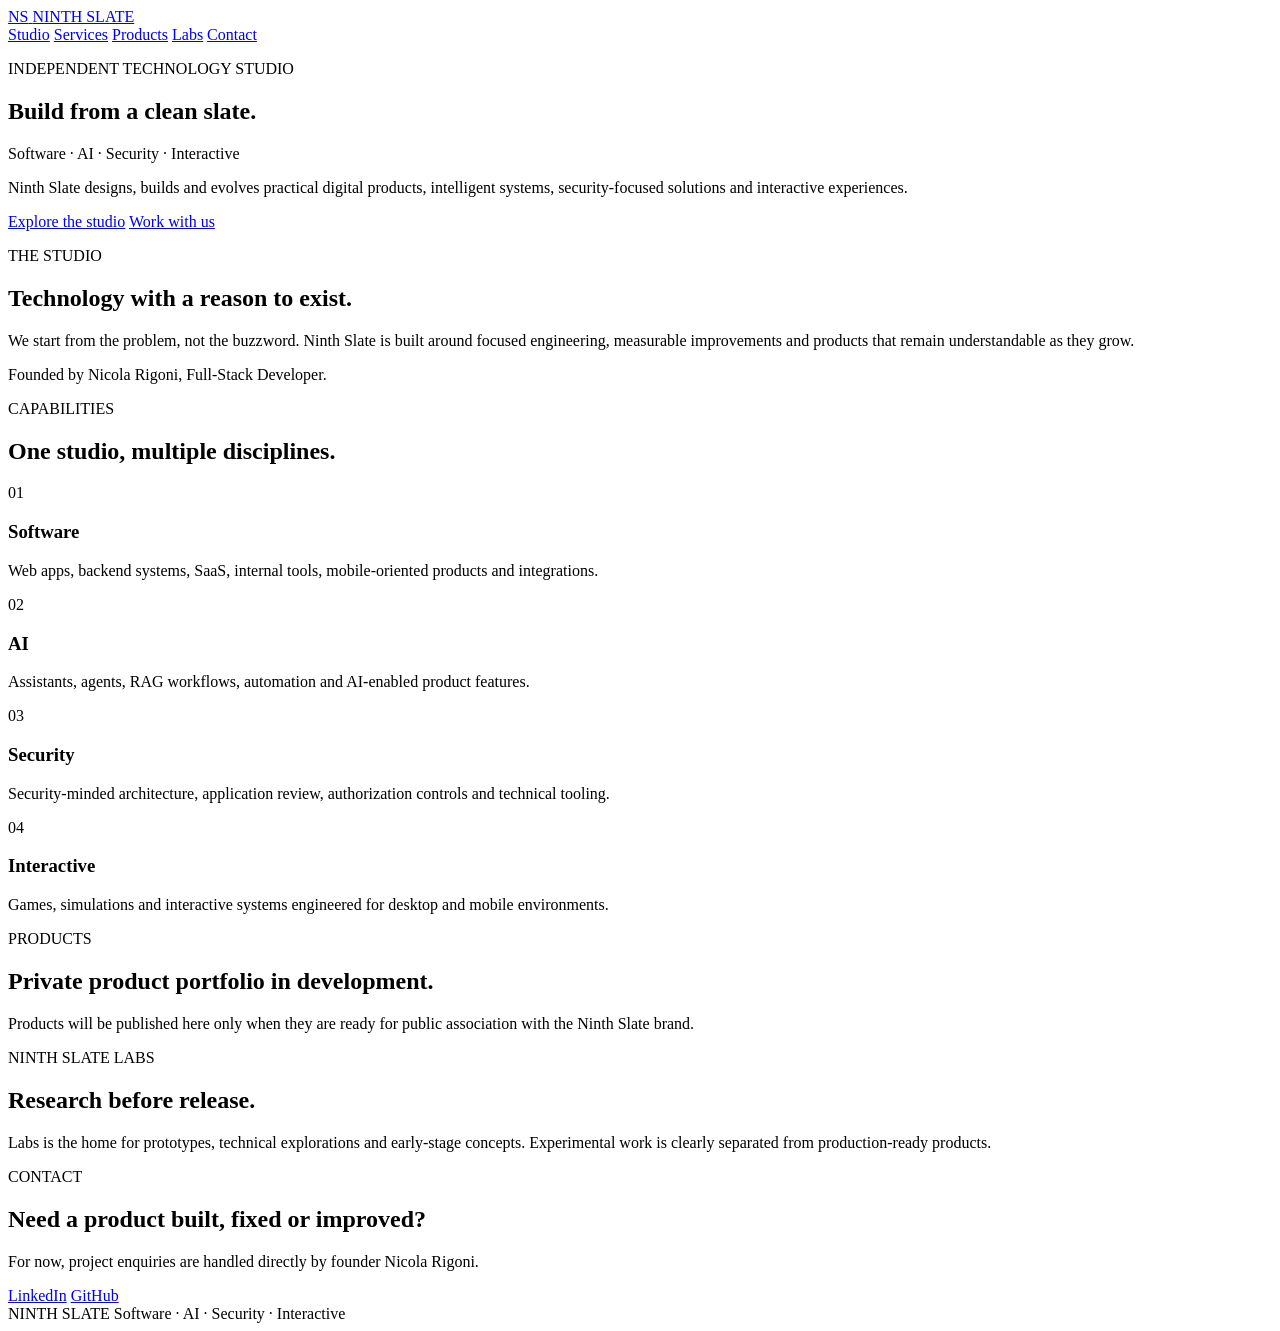
==== ninth-slate/site/index.html @ 3bfe21f8 "Add Ninth Slate landing page foundation" ====
<!doctype html>
<html lang="en">
<head>
  <meta charset="utf-8">
  <meta name="viewport" content="width=device-width,initial-scale=1">
  <title>Ninth Slate — Independent Technology Studio</title>
  <meta name="description" content="Ninth Slate is an independent technology studio focused on software, AI, security and interactive digital products.">
  <link rel="stylesheet" href="styles.css">
</head>
<body>
  <header class="nav">
    <a class="brand" href="#top" aria-label="Ninth Slate home">
      <span class="mark">NS</span>
      <span>NINTH SLATE</span>
    </a>
    <nav>
      <a href="#studio">Studio</a>
      <a href="#services">Services</a>
      <a href="#products">Products</a>
      <a href="#labs">Labs</a>
      <a href="#contact">Contact</a>
    </nav>
  </header>

  <main id="top">
    <section class="hero">
      <p class="eyebrow">INDEPENDENT TECHNOLOGY STUDIO</p>
      <h1>Build from a clean slate.</h1>
      <p class="lead">Software · AI · Security · Interactive</p>
      <p class="intro">Ninth Slate designs, builds and evolves practical digital products, intelligent systems, security-focused solutions and interactive experiences.</p>
      <div class="actions">
        <a class="button primary" href="#services">Explore the studio</a>
        <a class="button" href="#contact">Work with us</a>
      </div>
    </section>

    <section id="studio" class="section split">
      <div>
        <p class="eyebrow">THE STUDIO</p>
        <h2>Technology with a reason to exist.</h2>
      </div>
      <div>
        <p>We start from the problem, not the buzzword. Ninth Slate is built around focused engineering, measurable improvements and products that remain understandable as they grow.</p>
        <p class="muted">Founded by Nicola Rigoni, Full-Stack Developer.</p>
      </div>
    </section>

    <section id="services" class="section">
      <p class="eyebrow">CAPABILITIES</p>
      <h2>One studio, multiple disciplines.</h2>
      <div class="grid">
        <article><span>01</span><h3>Software</h3><p>Web apps, backend systems, SaaS, internal tools, mobile-oriented products and integrations.</p></article>
        <article><span>02</span><h3>AI</h3><p>Assistants, agents, RAG workflows, automation and AI-enabled product features.</p></article>
        <article><span>03</span><h3>Security</h3><p>Security-minded architecture, application review, authorization controls and technical tooling.</p></article>
        <article><span>04</span><h3>Interactive</h3><p>Games, simulations and interactive systems engineered for desktop and mobile environments.</p></article>
      </div>
    </section>

    <section id="products" class="section band">
      <p class="eyebrow">PRODUCTS</p>
      <h2>Private product portfolio in development.</h2>
      <p>Products will be published here only when they are ready for public association with the Ninth Slate brand.</p>
    </section>

    <section id="labs" class="section split">
      <div><p class="eyebrow">NINTH SLATE LABS</p><h2>Research before release.</h2></div>
      <p>Labs is the home for prototypes, technical explorations and early-stage concepts. Experimental work is clearly separated from production-ready products.</p>
    </section>

    <section id="contact" class="section contact">
      <p class="eyebrow">CONTACT</p>
      <h2>Need a product built, fixed or improved?</h2>
      <p>For now, project enquiries are handled directly by founder Nicola Rigoni.</p>
      <div class="actions">
        <a class="button primary" href="https://www.linkedin.com/in/nicola-rigoni-b9443a367">LinkedIn</a>
        <a class="button" href="https://github.com/nicolarigoni1993-cloud">GitHub</a>
      </div>
    </section>
  </main>

  <footer>
    <span>NINTH SLATE</span>
    <span>Software · AI · Security · Interactive</span>
  </footer>
</body>
</html>
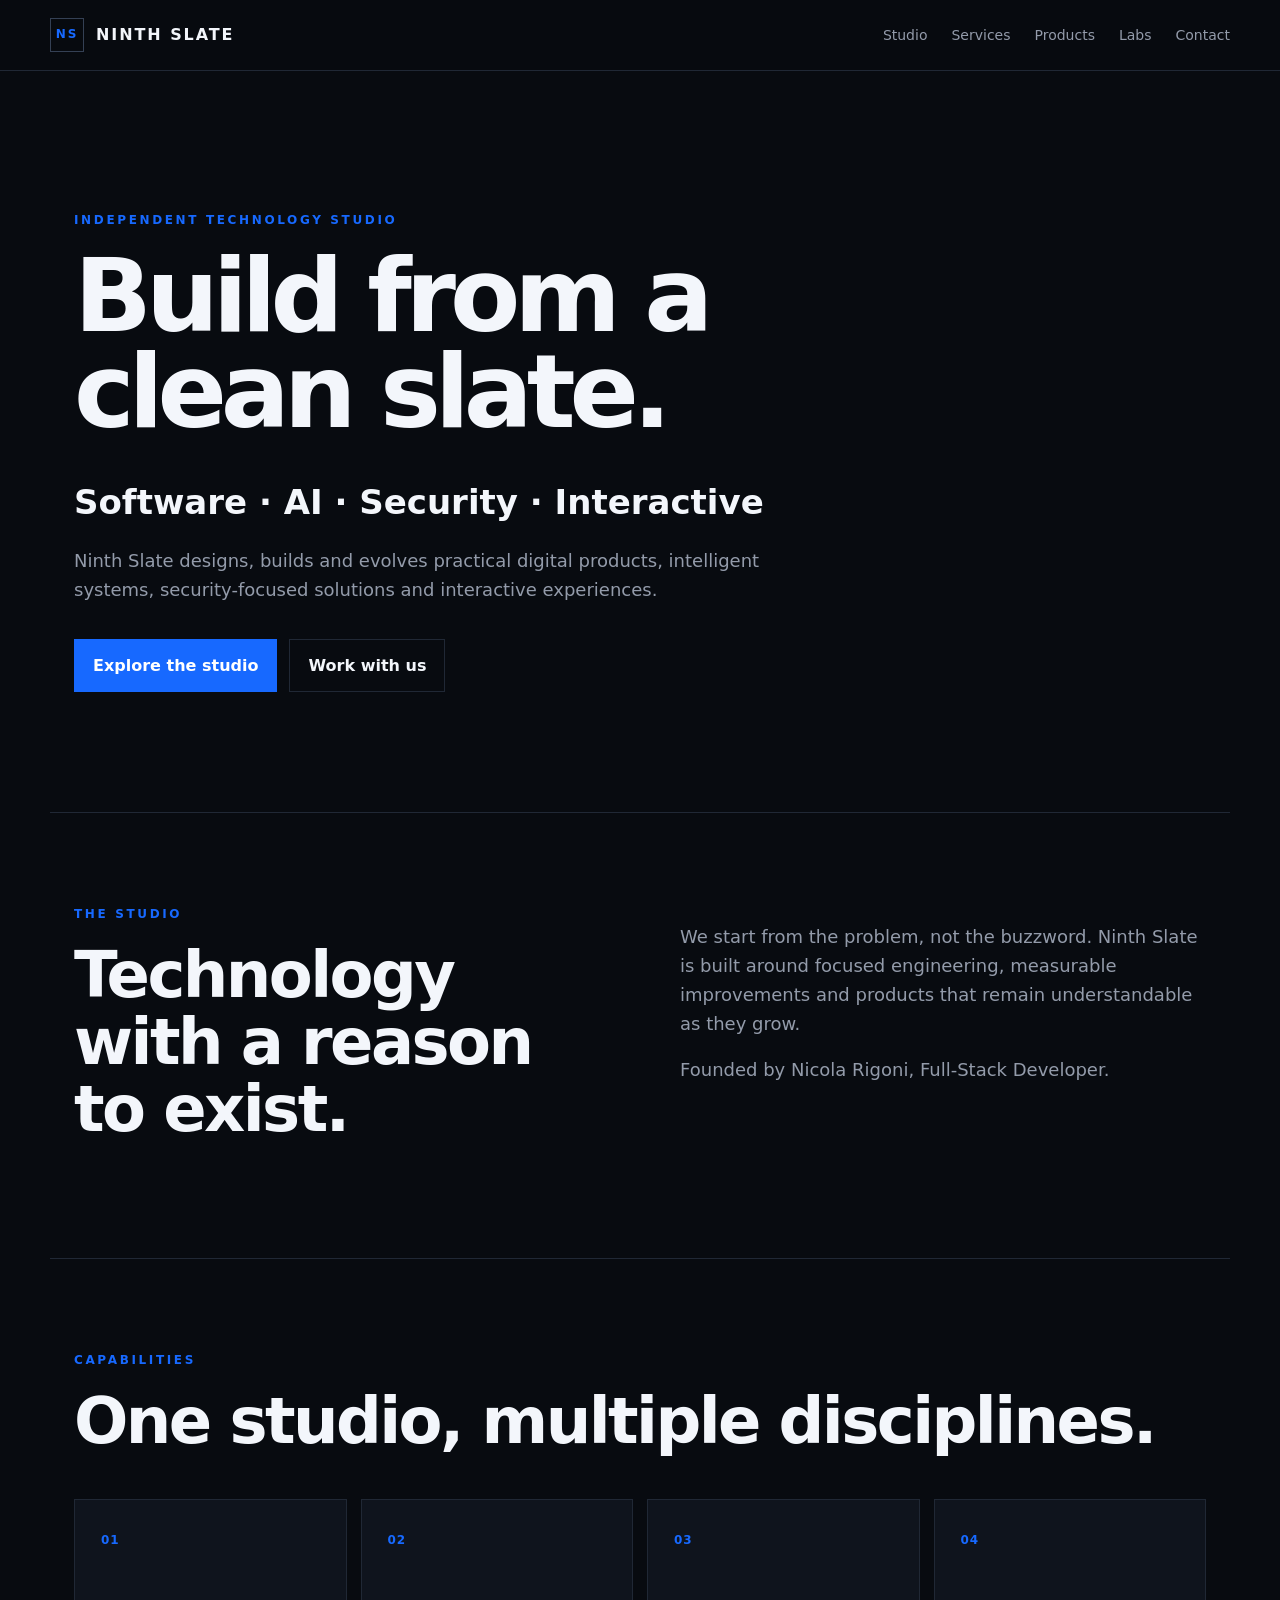
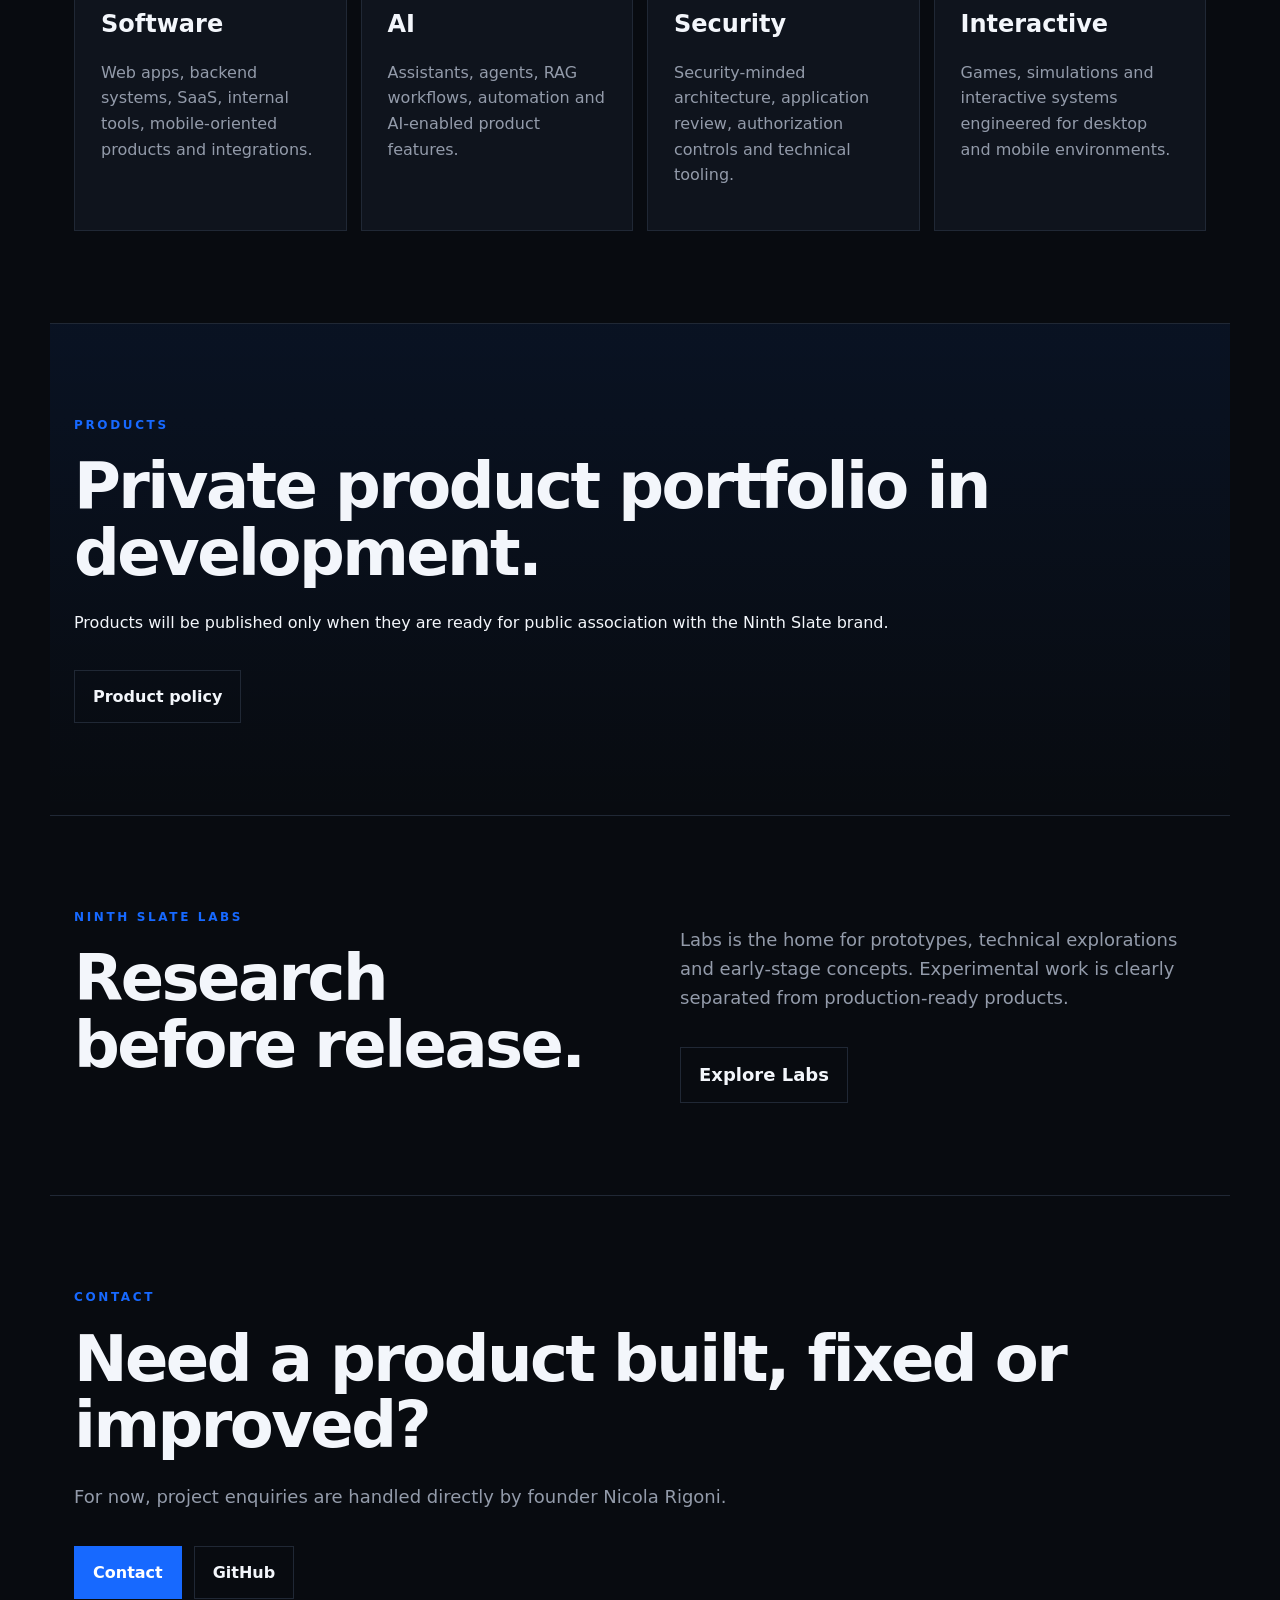
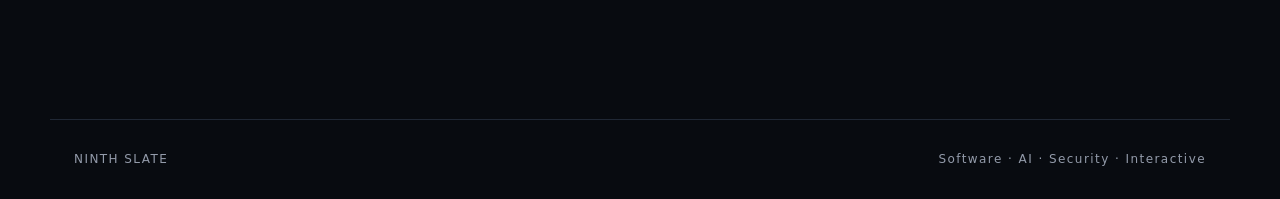
==== commit a55c03b1: "Connect Ninth Slate multi-page navigation" ====
--- a/ninth-slate/site/index.html
+++ b/ninth-slate/site/index.html
@@ -9,32 +9,32 @@
 </head>
 <body>
   <header class="nav">
-    <a class="brand" href="#top" aria-label="Ninth Slate home">
+    <a class="brand" href="index.html" aria-label="Ninth Slate home">
       <span class="mark">NS</span>
       <span>NINTH SLATE</span>
     </a>
-    <nav>
-      <a href="#studio">Studio</a>
-      <a href="#services">Services</a>
-      <a href="#products">Products</a>
-      <a href="#labs">Labs</a>
-      <a href="#contact">Contact</a>
+    <nav aria-label="Primary">
+      <a href="studio.html">Studio</a>
+      <a href="services.html">Services</a>
+      <a href="products.html">Products</a>
+      <a href="labs.html">Labs</a>
+      <a href="contact.html">Contact</a>
     </nav>
   </header>
 
-  <main id="top">
+  <main>
     <section class="hero">
       <p class="eyebrow">INDEPENDENT TECHNOLOGY STUDIO</p>
       <h1>Build from a clean slate.</h1>
       <p class="lead">Software · AI · Security · Interactive</p>
       <p class="intro">Ninth Slate designs, builds and evolves practical digital products, intelligent systems, security-focused solutions and interactive experiences.</p>
       <div class="actions">
-        <a class="button primary" href="#services">Explore the studio</a>
-        <a class="button" href="#contact">Work with us</a>
+        <a class="button primary" href="services.html">Explore the studio</a>
+        <a class="button" href="contact.html">Work with us</a>
       </div>
     </section>
 
-    <section id="studio" class="section split">
+    <section class="section split">
       <div>
         <p class="eyebrow">THE STUDIO</p>
         <h2>Technology with a reason to exist.</h2>
@@ -45,7 +45,7 @@
       </div>
     </section>
 
-    <section id="services" class="section">
+    <section class="section">
       <p class="eyebrow">CAPABILITIES</p>
       <h2>One studio, multiple disciplines.</h2>
       <div class="grid">
@@ -56,23 +56,27 @@
       </div>
     </section>
 
-    <section id="products" class="section band">
+    <section class="section band">
       <p class="eyebrow">PRODUCTS</p>
       <h2>Private product portfolio in development.</h2>
-      <p>Products will be published here only when they are ready for public association with the Ninth Slate brand.</p>
+      <p>Products will be published only when they are ready for public association with the Ninth Slate brand.</p>
+      <div class="actions"><a class="button" href="products.html">Product policy</a></div>
     </section>
 
-    <section id="labs" class="section split">
+    <section class="section split">
       <div><p class="eyebrow">NINTH SLATE LABS</p><h2>Research before release.</h2></div>
-      <p>Labs is the home for prototypes, technical explorations and early-stage concepts. Experimental work is clearly separated from production-ready products.</p>
+      <div>
+        <p>Labs is the home for prototypes, technical explorations and early-stage concepts. Experimental work is clearly separated from production-ready products.</p>
+        <div class="actions"><a class="button" href="labs.html">Explore Labs</a></div>
+      </div>
     </section>
 
-    <section id="contact" class="section contact">
+    <section class="section contact">
       <p class="eyebrow">CONTACT</p>
       <h2>Need a product built, fixed or improved?</h2>
-      <p>For now, project enquiries are handled directly by founder Nicola Rigoni.</p>
+      <p class="intro">For now, project enquiries are handled directly by founder Nicola Rigoni.</p>
       <div class="actions">
-        <a class="button primary" href="https://www.linkedin.com/in/nicola-rigoni-b9443a367">LinkedIn</a>
+        <a class="button primary" href="contact.html">Contact</a>
         <a class="button" href="https://github.com/nicolarigoni1993-cloud">GitHub</a>
       </div>
     </section>
--- a/ninth-slate/site/styles.css
+++ b/ninth-slate/site/styles.css
@@ -0,0 +1,69 @@
+:root{--bg:#080b10;--panel:#0f141d;--text:#f3f6fb;--muted:#939baa;--line:#202835;--accent:#1769ff;--max:1180px}
+*{box-sizing:border-box}
+html{scroll-behavior:smooth}
+body{margin:0;background:var(--bg);color:var(--text);font-family:Inter,ui-sans-serif,system-ui,-apple-system,BlinkMacSystemFont,"Segoe UI",sans-serif;line-height:1.6}
+a{transition:color .2s ease,background .2s ease,border-color .2s ease,transform .2s ease}
+.nav{position:sticky;top:0;z-index:20;display:flex;justify-content:space-between;align-items:center;padding:18px max(24px,calc((100vw - var(--max))/2));background:rgba(8,11,16,.9);backdrop-filter:blur(18px);border-bottom:1px solid var(--line)}
+.brand{display:flex;gap:12px;align-items:center;color:var(--text);text-decoration:none;font-weight:800;letter-spacing:.12em}
+.mark{display:grid;place-items:center;width:34px;height:34px;border:1px solid #344054;color:var(--accent);font-size:12px}
+.nav nav{display:flex;gap:24px}
+.nav nav a{color:var(--muted);text-decoration:none;font-size:14px}
+.nav nav a:hover{color:var(--text)}
+main,.nav,footer{width:100%}
+.hero,.section,footer{max-width:var(--max);margin:auto}
+.hero{padding:140px 24px 120px}
+.hero.compact{padding-top:110px;padding-bottom:80px}
+.eyebrow{font-size:12px;font-weight:800;letter-spacing:.22em;color:var(--accent);margin:0 0 18px}
+.hero h1{font-size:clamp(52px,8vw,108px);line-height:.94;letter-spacing:-.06em;max-width:900px;margin:0}
+.lead{font-size:clamp(20px,3vw,34px);font-weight:700;margin:34px 0 18px}
+.intro{max-width:760px;color:var(--muted);font-size:18px}
+.actions{display:flex;gap:12px;flex-wrap:wrap;margin-top:34px}
+.button{padding:13px 18px;border:1px solid var(--line);color:var(--text);text-decoration:none;font-weight:700}
+.button:hover{border-color:#394455;transform:translateY(-1px)}
+.button.primary{background:var(--accent);border-color:var(--accent);color:white}
+.button.primary:hover{background:#0f5bea}
+.section{padding:92px 24px;border-top:1px solid var(--line)}
+.section h2{font-size:clamp(34px,5vw,64px);letter-spacing:-.04em;line-height:1.04;margin:0 0 24px}
+.split{display:grid;grid-template-columns:1fr 1fr;gap:80px}
+.split>div:last-child,.split>p{font-size:18px;color:var(--muted)}
+.muted{color:var(--muted)}
+.grid{display:grid;grid-template-columns:repeat(4,1fr);gap:14px;margin-top:44px}
+.grid article{min-height:260px;background:var(--panel);border:1px solid var(--line);padding:26px}
+.grid article span{color:var(--accent);font-size:12px;font-weight:800;letter-spacing:.08em}
+.grid h3{font-size:24px;margin:54px 0 10px}
+.grid p{color:var(--muted)}
+.stack{display:grid;gap:0;border-top:1px solid var(--line)}
+.service{display:grid;grid-template-columns:80px 1fr;gap:24px;padding:34px 0;border-bottom:1px solid var(--line)}
+.service>span{color:var(--accent);font-size:12px;font-weight:800;padding-top:10px}
+.service h2{font-size:clamp(30px,4vw,52px);margin-bottom:12px}
+.service p{max-width:780px;color:var(--muted);font-size:18px;margin:0}
+.product-state{display:grid;grid-template-columns:18px 1fr;gap:22px;align-items:start;max-width:900px}
+.status-dot{width:12px;height:12px;margin-top:9px;border-radius:50%;background:var(--accent);box-shadow:0 0 0 6px rgba(23,105,255,.12)}
+.band{background:linear-gradient(180deg,rgba(23,105,255,.08),transparent)}
+.band p:last-child{color:var(--muted);max-width:760px}
+.contact{padding-bottom:120px}
+footer{display:flex;justify-content:space-between;gap:20px;padding:30px 24px;border-top:1px solid var(--line);color:var(--muted);font-size:12px;letter-spacing:.12em}
+
+@media(max-width:900px){
+  .nav{align-items:flex-start;gap:18px;flex-direction:column}
+  .nav nav{width:100%;gap:10px;overflow-x:auto;padding-bottom:2px;scrollbar-width:none}
+  .nav nav::-webkit-scrollbar{display:none}
+  .nav nav a{white-space:nowrap;padding:6px 0}
+  .hero{padding-top:90px}
+  .hero.compact{padding-top:76px}
+  .split,.grid{grid-template-columns:1fr}
+  .split{gap:30px}
+  .grid article{min-height:auto}
+  .grid h3{margin-top:30px}
+  .service{grid-template-columns:48px 1fr}
+  footer{flex-direction:column}
+  .hero h1{font-size:clamp(48px,14vw,70px)}
+}
+
+@media(max-width:520px){
+  .hero,.section{padding-left:18px;padding-right:18px}
+  .nav{padding-left:18px;padding-right:18px}
+  .service{grid-template-columns:1fr}
+  .service>span{padding-top:0}
+  .button{width:100%;text-align:center}
+}
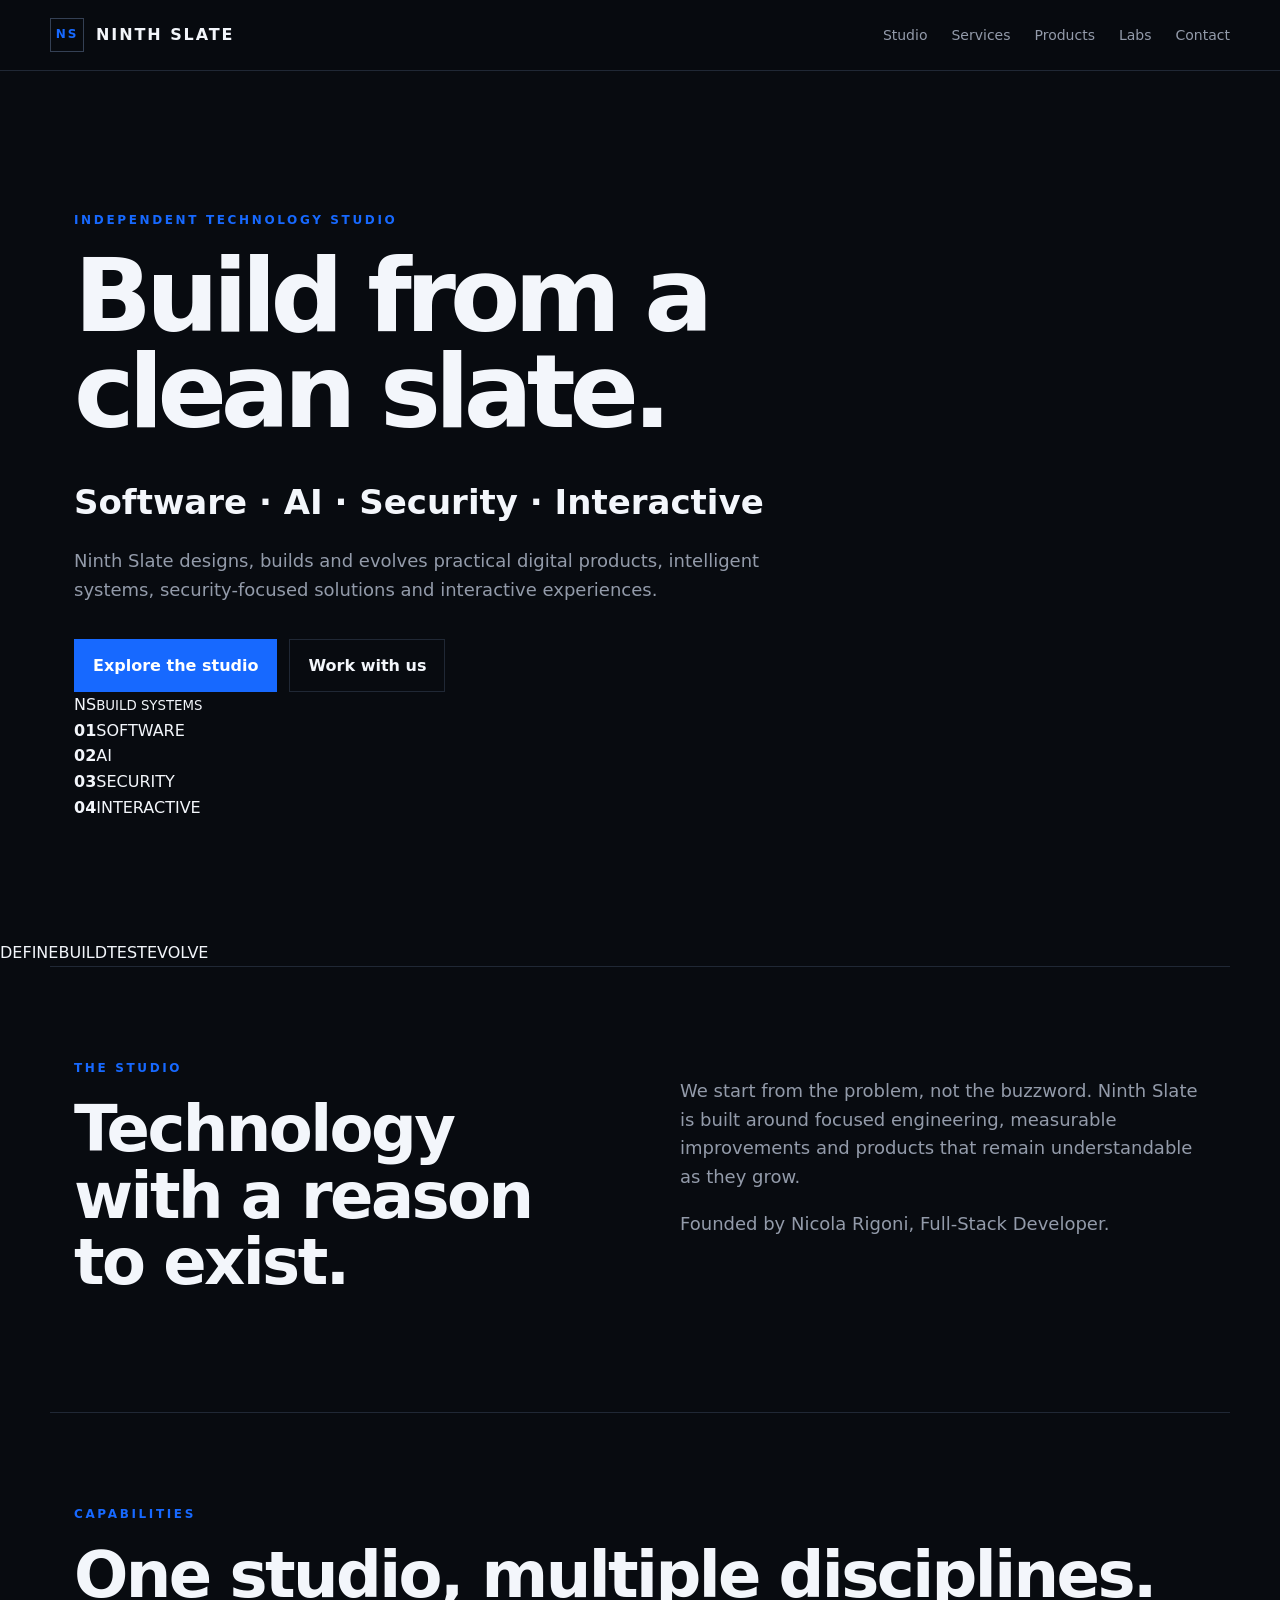
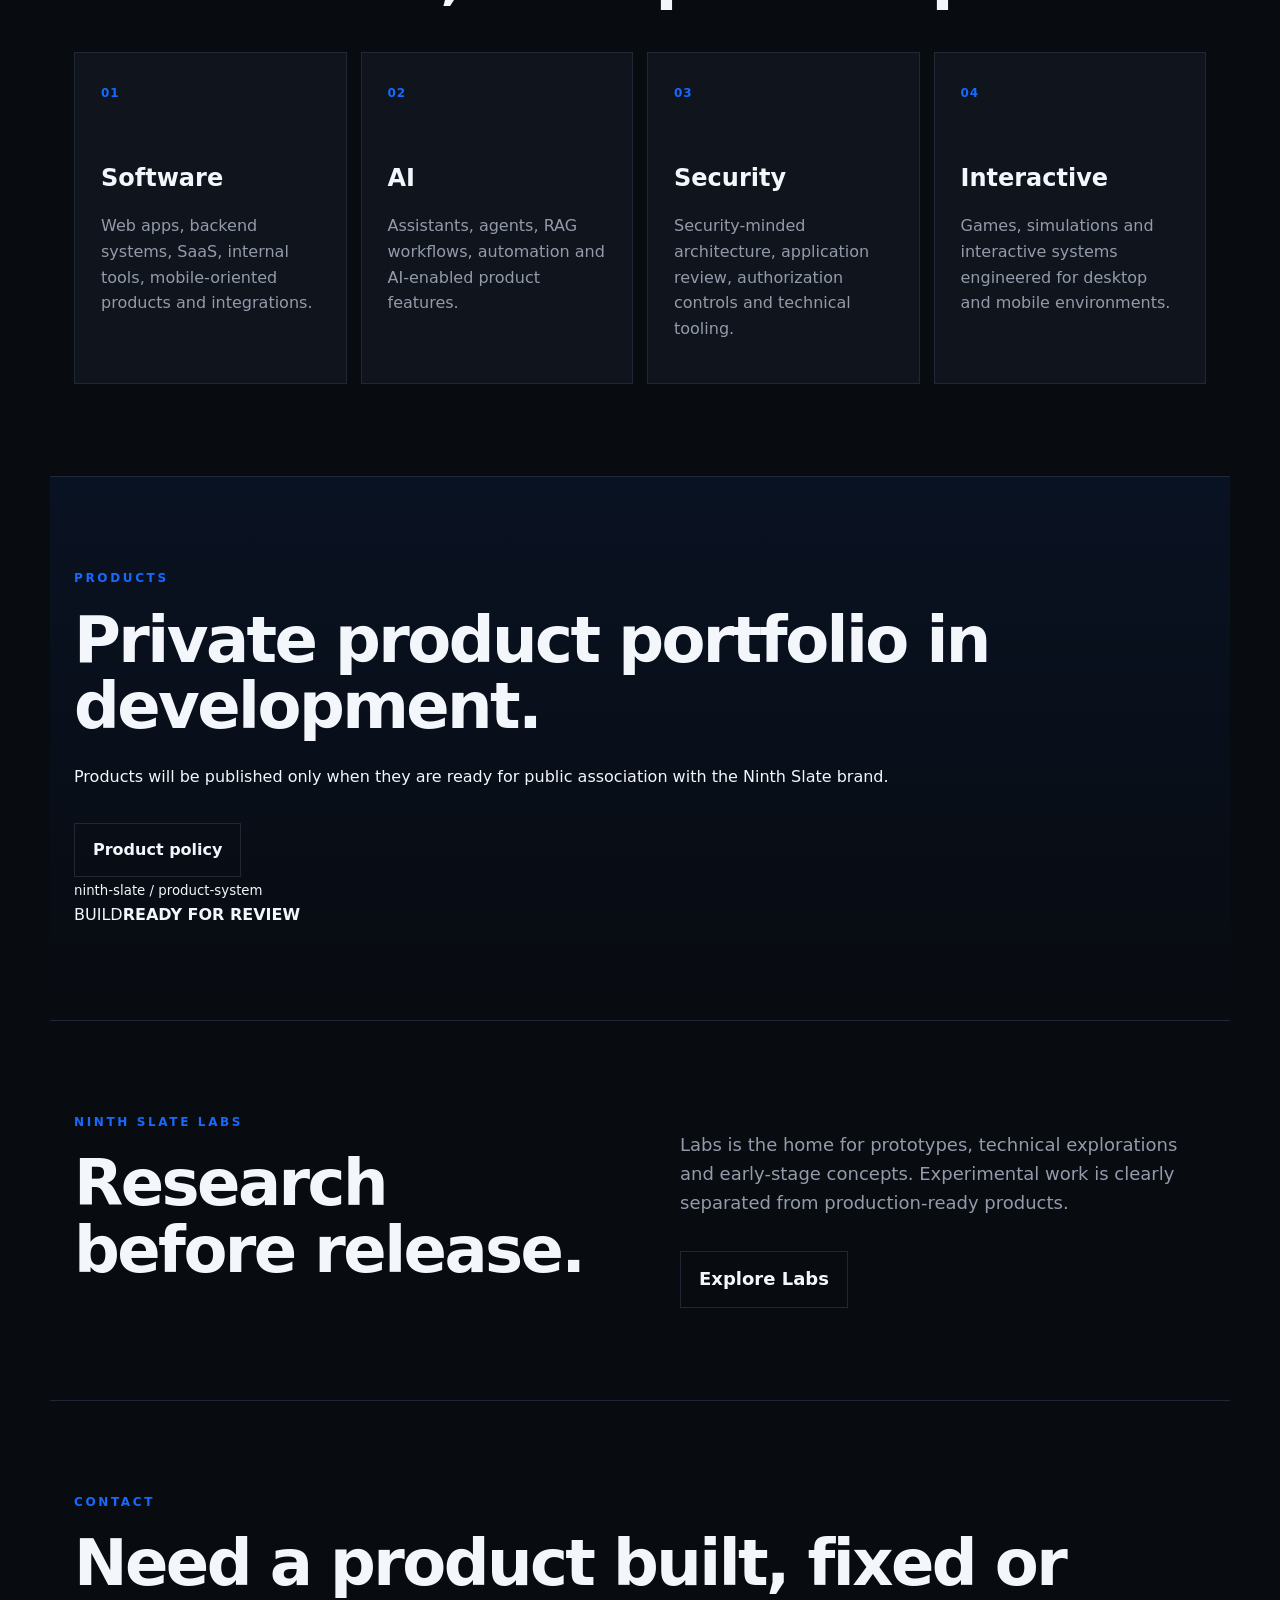
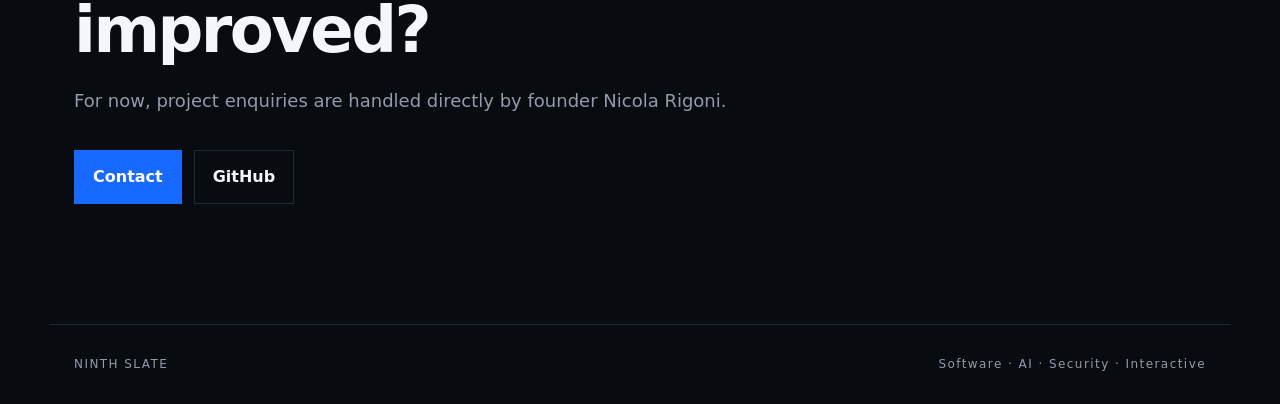
==== commit 52ac2f91: "Add visual system and product preview to Ninth Slate home" ====
--- a/ninth-slate/site/index.html
+++ b/ninth-slate/site/index.html
@@ -23,15 +23,31 @@
   </header>
 
   <main>
-    <section class="hero">
-      <p class="eyebrow">INDEPENDENT TECHNOLOGY STUDIO</p>
-      <h1>Build from a clean slate.</h1>
-      <p class="lead">Software · AI · Security · Interactive</p>
-      <p class="intro">Ninth Slate designs, builds and evolves practical digital products, intelligent systems, security-focused solutions and interactive experiences.</p>
-      <div class="actions">
-        <a class="button primary" href="services.html">Explore the studio</a>
-        <a class="button" href="contact.html">Work with us</a>
+    <section class="hero hero-layout">
+      <div class="hero-copy">
+        <p class="eyebrow">INDEPENDENT TECHNOLOGY STUDIO</p>
+        <h1>Build from a clean slate.</h1>
+        <p class="lead">Software · AI · Security · Interactive</p>
+        <p class="intro">Ninth Slate designs, builds and evolves practical digital products, intelligent systems, security-focused solutions and interactive experiences.</p>
+        <div class="actions">
+          <a class="button primary" href="services.html">Explore the studio</a>
+          <a class="button" href="contact.html">Work with us</a>
+        </div>
       </div>
+      <div class="hero-visual" aria-label="Ninth Slate disciplines">
+        <div class="visual-grid"></div>
+        <div class="visual-orbit orbit-one"></div>
+        <div class="visual-orbit orbit-two"></div>
+        <div class="visual-core"><span>NS</span><small>BUILD SYSTEMS</small></div>
+        <div class="visual-node node-software"><b>01</b><span>SOFTWARE</span></div>
+        <div class="visual-node node-ai"><b>02</b><span>AI</span></div>
+        <div class="visual-node node-security"><b>03</b><span>SECURITY</span></div>
+        <div class="visual-node node-interactive"><b>04</b><span>INTERACTIVE</span></div>
+      </div>
+    </section>
+
+    <section class="signal-strip" aria-label="Ninth Slate workflow">
+      <span>DEFINE</span><i></i><span>BUILD</span><i></i><span>TEST</span><i></i><span>EVOLVE</span>
     </section>
 
     <section class="section split">
@@ -56,11 +72,22 @@
       </div>
     </section>
 
-    <section class="section band">
-      <p class="eyebrow">PRODUCTS</p>
-      <h2>Private product portfolio in development.</h2>
-      <p>Products will be published only when they are ready for public association with the Ninth Slate brand.</p>
-      <div class="actions"><a class="button" href="products.html">Product policy</a></div>
+    <section class="section band product-preview">
+      <div>
+        <p class="eyebrow">PRODUCTS</p>
+        <h2>Private product portfolio in development.</h2>
+        <p>Products will be published only when they are ready for public association with the Ninth Slate brand.</p>
+        <div class="actions"><a class="button" href="products.html">Product policy</a></div>
+      </div>
+      <div class="product-window" aria-hidden="true">
+        <div class="window-top"><span></span><span></span><span></span><small>ninth-slate / product-system</small></div>
+        <div class="window-body">
+          <div class="code-line w90"></div><div class="code-line w55"></div><div class="code-line accent w75"></div>
+          <div class="code-gap"></div>
+          <div class="code-line w80"></div><div class="code-line w65"></div><div class="code-line accent w40"></div>
+          <div class="status-row"><span>BUILD</span><strong>READY FOR REVIEW</strong></div>
+        </div>
+      </div>
     </section>
 
     <section class="section split">
